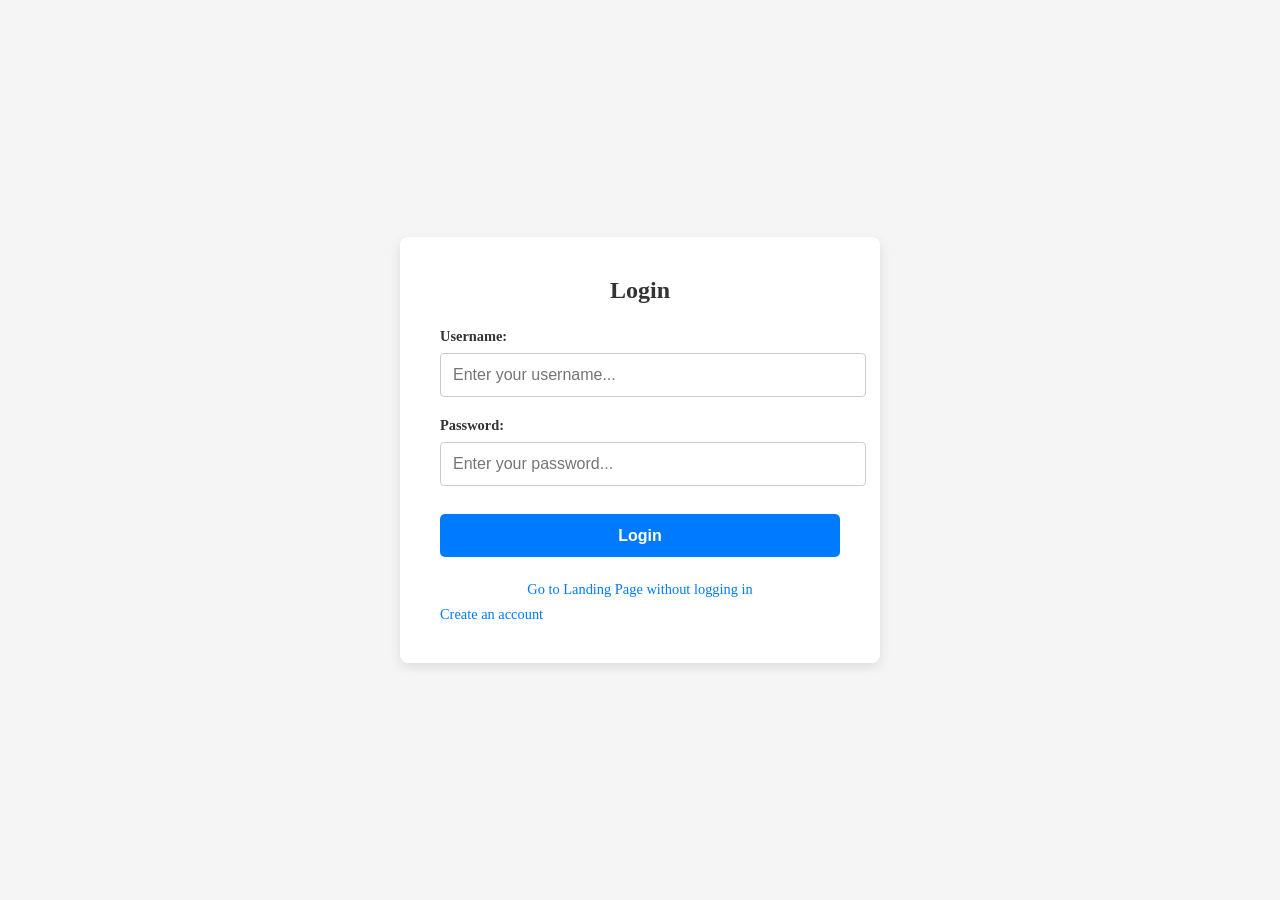
==== website/login.html @ 4ec92d51 "Update from Mobile Coding Agent" ====
<!DOCTYPE html>
<html lang="en">
<head>
    <meta charset="UTF-8">
    <title>Register</title>
    <style>
        body {
            margin: 0;
            padding: 0;
            background-color: #f5f5f5;
            color: #333;
            display: flex;
            justify-content: center;
            align-items: center;
            min-height: 100vh;
        }
        .login-container {
            width: 100%;
            max-width: 400px;
            background-color: white;
            padding: 2.5rem;
            border-radius: 8px;
            box-shadow: 0 4px 12px rgba(0, 0, 0, 0.1);
        }
        .login-container h2 {
            margin-top: 0;
            margin-bottom: 1.5rem;
            color: #333;
            text-align: center;
        }
        .form-group {
            margin-bottom: 1.25rem;
        }
        label {
            display: block;
            margin-bottom: 0.5rem;
            font-weight: bold;
            font-size: 0.9rem;
        }
        input[type="text"], input[type="password"] {
            width: 100%;
            padding: 0.75rem;
            border: 1px solid #ccc;
            border-radius: 4px;
            font-size: 1em;
            transition: border-color 0.2s;
        }
        input[type="text"]:focus, input[type="password"]:focus {
            outline: none;
            border-color: #007BFF;
        }
        button {
            width: 100%;
            background-color: #007BFF;
            color: white;
            padding: 0.8rem 1rem;
            border: none;
            border-radius: 5px;
            cursor: pointer;
            font-size: 1rem;
            font-weight: bold;
            margin-top: 0.5rem;
        }
        button:hover {
            background-color: #005F9A;
        }
        .back-link {
            display: block;
            text-align: center;
            margin-top: 1.5rem;
            color: #007BFF;
            text-decoration: none;
            font-size: 0.9rem;
        }
        .back-link:hover {
            text-decoration: underline;
        }
    </style>
</head>
<body>
<div class="login-container">
    <h2>Login</h2>
    <form action="website/index.html" method="GET">
        <div class="form-group">
            <label for="username">Username:</label>
            <input type="text" id="username" placeholder="Enter your username..." required>
        </div>

        <div class="form-group">
            <label for="password">Password:</label>
            <input type="password" id="password" placeholder="Enter your password..." required>
        </div>

        <button type="submit">
            Login
        </button>
    </form>
    <a href="index.html" class="back-link">Go to Landing Page without logging in</a>
    <a href="website/register.html" style='display: block; margin-top: 0.5rem; color: #007BFF; text-decoration: none; font-size: 0.9rem;'>Create an account</a>
</div>
</body>
</html>
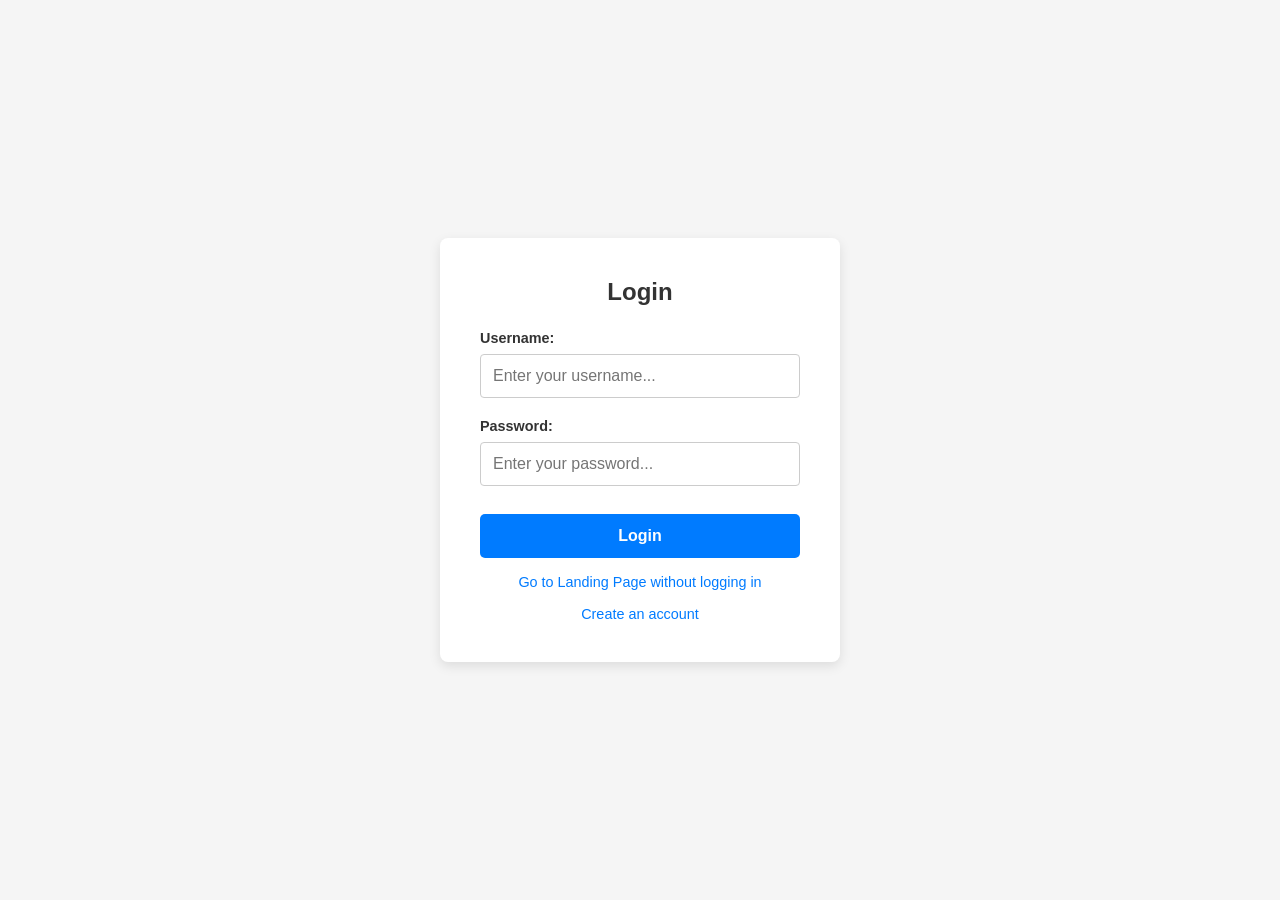
==== commit ad82a1d2: "removed inline css" ====
--- a/website/login.html
+++ b/website/login.html
@@ -2,85 +2,13 @@
 <html lang="en">
 <head>
     <meta charset="UTF-8">
-    <title>Register</title>
-    <style>
-        body {
-            margin: 0;
-            padding: 0;
-            background-color: #f5f5f5;
-            color: #333;
-            display: flex;
-            justify-content: center;
-            align-items: center;
-            min-height: 100vh;
-        }
-        .login-container {
-            width: 100%;
-            max-width: 400px;
-            background-color: white;
-            padding: 2.5rem;
-            border-radius: 8px;
-            box-shadow: 0 4px 12px rgba(0, 0, 0, 0.1);
-        }
-        .login-container h2 {
-            margin-top: 0;
-            margin-bottom: 1.5rem;
-            color: #333;
-            text-align: center;
-        }
-        .form-group {
-            margin-bottom: 1.25rem;
-        }
-        label {
-            display: block;
-            margin-bottom: 0.5rem;
-            font-weight: bold;
-            font-size: 0.9rem;
-        }
-        input[type="text"], input[type="password"] {
-            width: 100%;
-            padding: 0.75rem;
-            border: 1px solid #ccc;
-            border-radius: 4px;
-            font-size: 1em;
-            transition: border-color 0.2s;
-        }
-        input[type="text"]:focus, input[type="password"]:focus {
-            outline: none;
-            border-color: #007BFF;
-        }
-        button {
-            width: 100%;
-            background-color: #007BFF;
-            color: white;
-            padding: 0.8rem 1rem;
-            border: none;
-            border-radius: 5px;
-            cursor: pointer;
-            font-size: 1rem;
-            font-weight: bold;
-            margin-top: 0.5rem;
-        }
-        button:hover {
-            background-color: #005F9A;
-        }
-        .back-link {
-            display: block;
-            text-align: center;
-            margin-top: 1.5rem;
-            color: #007BFF;
-            text-decoration: none;
-            font-size: 0.9rem;
-        }
-        .back-link:hover {
-            text-decoration: underline;
-        }
-    </style>
+    <title>Login</title>
+    <link rel="stylesheet" href="style.css">
 </head>
-<body>
-<div class="login-container">
+<body class="auth-page">
+<div class="auth-container">
     <h2>Login</h2>
-    <form action="website/index.html" method="GET">
+    <form action="index.html" method="GET">
         <div class="form-group">
             <label for="username">Username:</label>
             <input type="text" id="username" placeholder="Enter your username..." required>
@@ -95,8 +23,8 @@
             Login
         </button>
     </form>
-    <a href="index.html" class="back-link">Go to Landing Page without logging in</a>
-    <a href="website/register.html" style='display: block; margin-top: 0.5rem; color: #007BFF; text-decoration: none; font-size: 0.9rem;'>Create an account</a>
+    <a href="index.html" class="auth-link">Go to Landing Page without logging in</a>
+    <a href="register.html" class="auth-link">Create an account</a>
 </div>
 </body>
-</html>+</html>
--- a/website/style.css
+++ b/website/style.css
@@ -0,0 +1,190 @@
+/* Universal Stylesheet */
+
+* {
+    box-sizing: border-box;
+    font-family: Arial, sans-serif;
+}
+
+body {
+    margin: 0;
+    padding: 0;
+    background-color: #f5f5f5;
+    color: #333;
+}
+
+/* Header & Hero */
+header {
+    background-color: #007BFF;
+    padding: 1rem;
+    text-align: center;
+    color: white;
+}
+
+.hero {
+    background-image: url('https://via.placeholder.com/800x400?text=E-commerce&i=red');
+    background-size: cover;
+    padding: 4rem 2rem;
+    text-align: center;
+    color: white;
+}
+
+.hero h1 {
+    color: white;
+    margin-bottom: 1rem;
+}
+
+.cta-btn {
+    display: inline-block;
+    padding: 1rem 2rem;
+    background-color: #28a745;
+    color: white;
+    border: none;
+    border-radius: 5px;
+    cursor: pointer;
+    font-size: 1.1rem;
+    text-decoration: none;
+}
+
+.cta-btn:hover {
+    background-color: #218838;
+}
+
+/* Products */
+.product-section {
+    display: flex;
+    justify-content: center;
+    flex-wrap: wrap;
+    padding: 2rem;
+    gap: 1.5rem;
+}
+
+.product-card {
+    background-color: #fff;
+    border: 1px solid #ddd;
+    border-radius: 8px;
+    box-shadow: 0 2px 4px rgba(0,0,0,0.1);
+    padding: 1rem;
+    text-align: center;
+    width: 300px;
+}
+
+.product-card img {
+    max-width: 100%;
+    height: auto;
+    border-radius: 4px;
+    margin-bottom: 1rem;
+}
+
+.product-card h3 {
+    color: #007BFF;
+    margin-bottom: 0.5rem;
+}
+
+.product-card p {
+    font-size: 0.9em;
+    color: #666;
+}
+
+/* Footer */
+footer {
+    text-align: center;
+    margin-top: 2rem;
+    padding: 1rem;
+    font-size: 0.9em;
+    color: #666;
+    background-color: #e9e9e9;
+}
+
+footer a {
+    margin: 0 1rem;
+    color: #007BFF;
+    text-decoration: none;
+}
+
+footer a:hover {
+    text-decoration: underline;
+}
+
+/* Auth / Form Layout */
+.auth-page {
+    display: flex;
+    justify-content: center;
+    align-items: center;
+    min-height: 100vh;
+}
+
+.auth-container {
+    width: 100%;
+    max-width: 400px;
+    background-color: white;
+    padding: 2.5rem;
+    border-radius: 8px;
+    box-shadow: 0 4px 12px rgba(0, 0, 0, 0.1);
+}
+
+.auth-container h2 {
+    margin-top: 0;
+    margin-bottom: 1.5rem;
+    color: #333;
+    text-align: center;
+}
+
+.form-group {
+    margin-bottom: 1.25rem;
+}
+
+.form-group label {
+    display: block;
+    margin-bottom: 0.5rem;
+    font-weight: bold;
+    font-size: 0.9rem;
+    color: #333;
+}
+
+.form-group input {
+    width: 100%;
+    padding: 0.75rem;
+    border: 1px solid #ccc;
+    border-radius: 4px;
+    font-size: 1rem;
+    transition: border-color 0.2s;
+}
+
+.form-group input:focus {
+    outline: none;
+    border-color: #007BFF;
+}
+
+button[type="submit"] {
+    width: 100%;
+    background-color: #007BFF;
+    color: white;
+    padding: 0.8rem 1rem;
+    border: none;
+    border-radius: 5px;
+    cursor: pointer;
+    font-size: 1rem;
+    font-weight: bold;
+    margin-top: 0.5rem;
+}
+
+button[type="submit"]:hover {
+    background-color: #0056b3;
+}
+
+.auth-link {
+    display: block;
+    text-align: center;
+    margin-top: 1rem;
+    color: #007BFF;
+    text-decoration: none;
+    font-size: 0.9rem;
+}
+
+.auth-link:hover {
+    text-decoration: underline;
+}
+
+.text-center {
+    text-align: center;
+}
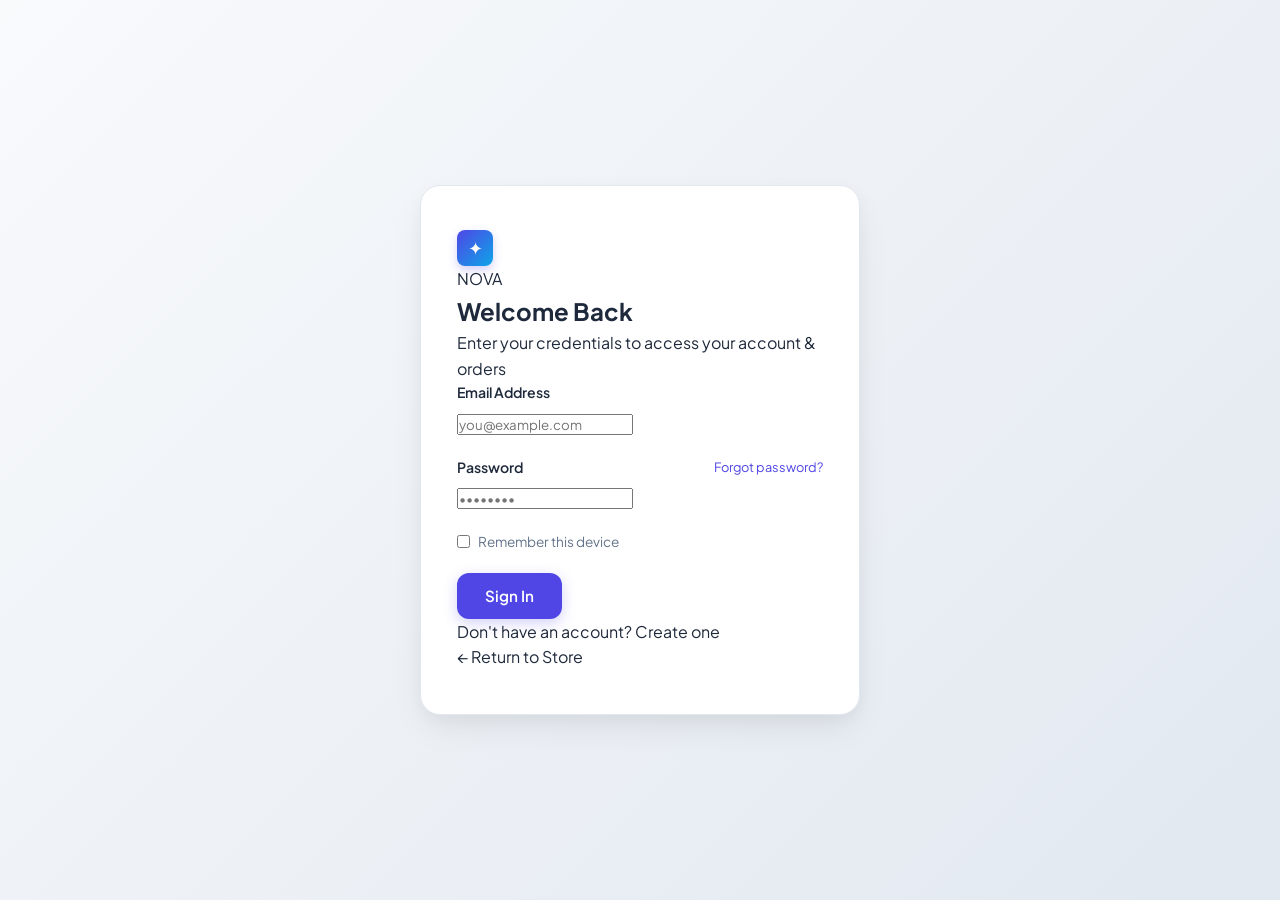
==== commit 905bcc3f: "Update from Mobile Coding Agent" ====
--- a/website/login.html
+++ b/website/login.html
@@ -2,29 +2,46 @@
 <html lang="en">
 <head>
     <meta charset="UTF-8">
-    <title>Login</title>
+    <meta name="viewport" content="width=device-width, initial-scale=1.0">
+    <title>Sign In | NOVA Store</title>
     <link rel="stylesheet" href="style.css">
 </head>
 <body class="auth-page">
-<div class="auth-container">
-    <h2>Login</h2>
-    <form action="index.html" method="GET">
-        <div class="form-group">
-            <label for="username">Username:</label>
-            <input type="text" id="username" placeholder="Enter your username..." required>
+    <div class="auth-container">
+        <div class="auth-header">
+            <a href="index.html" class="auth-logo">
+                <span class="logo-icon">✦</span> NOVA
+            </a>
+            <h2>Welcome Back</h2>
+            <p>Enter your credentials to access your account & orders</p>
         </div>
 
-        <div class="form-group">
-            <label for="password">Password:</label>
-            <input type="password" id="password" placeholder="Enter your password..." required>
+        <form class="auth-form" onsubmit="event.preventDefault(); window.location.href='index.html';">
+            <div class="form-group">
+                <label for="email">Email Address</label>
+                <input type="email" id="email" class="form-input" placeholder="you@example.com" required>
+            </div>
+
+            <div class="form-group">
+                <div style="display:flex; justify-content:space-between; align-items:center; margin-bottom: 0.4rem;">
+                    <label for="password" style="margin-bottom:0;">Password</label>
+                    <a href="#" style="font-size:0.8rem; color:var(--primary); text-decoration:none;">Forgot password?</a>
+                </div>
+                <input type="password" id="password" class="form-input" placeholder="••••••••" required>
+            </div>
+
+            <div style="display: flex; align-items: center; gap: 0.5rem; margin-bottom: 1.25rem;">
+                <input type="checkbox" id="remember" style="accent-color: var(--primary); cursor: pointer;">
+                <label for="remember" style="margin-bottom: 0; font-size: 0.85rem; color: var(--text-muted); cursor: pointer;">Remember this device</label>
+            </div>
+
+            <button type="submit" class="btn btn-primary auth-submit-btn">Sign In</button>
+        </form>
+
+        <div class="auth-footer">
+            <p>Don't have an account? <a href="register.html" class="auth-link">Create one</a></p>
+            <a href="index.html" class="back-home-link">&larr; Return to Store</a>
         </div>
-
-        <button type="submit">
-            Login
-        </button>
-    </form>
-    <a href="index.html" class="auth-link">Go to Landing Page without logging in</a>
-    <a href="register.html" class="auth-link">Create an account</a>
-</div>
+    </div>
 </body>
 </html>
--- a/website/style.css
+++ b/website/style.css
@@ -1,190 +1,1465 @@
-/* Universal Stylesheet */
+/* ===================================================
+   MODERN E-COMMERCE DESIGN SYSTEM - NOVA STORE
+   =================================================== */
+
+@import url('https://fonts.googleapis.com/css2?family=Plus+Jakarta+Sans:wght@300;400;500;600;700;800&display=swap');
+
+:root {
+  --primary: #4f46e5;
+  --primary-hover: #4338ca;
+  --primary-light: #eef2ff;
+  --primary-glow: rgba(79, 70, 229, 0.25);
+  --secondary: #0ea5e9;
+  --accent: #f59e0b;
+  --success: #10b981;
+  --danger: #ef4444;
+  
+  --dark: #0f172a;
+  --dark-light: #1e293b;
+  --text-main: #1e293b;
+  --text-muted: #64748b;
+  --text-light: #94a3b8;
+  
+  --bg-page: #f8fafc;
+  --bg-card: #ffffff;
+  --bg-card-alt: #f1f5f9;
+  --border: #e2e8f0;
+  --border-focus: #818cf8;
+  
+  --radius-sm: 8px;
+  --radius-md: 12px;
+  --radius-lg: 20px;
+  --radius-full: 9999px;
+  
+  --shadow-sm: 0 1px 3px rgba(0,0,0,0.06), 0 1px 2px rgba(0,0,0,0.04);
+  --shadow-md: 0 4px 6px -1px rgba(0,0,0,0.08), 0 2px 4px -2px rgba(0,0,0,0.05);
+  --shadow-lg: 0 10px 25px -3px rgba(0,0,0,0.08), 0 4px 6px -4px rgba(0,0,0,0.04);
+  --shadow-xl: 0 20px 30px -10px rgba(79, 70, 229, 0.15);
+
+  --transition: all 0.25s cubic-bezier(0.4, 0, 0.2, 1);
+}
 
 * {
-    box-sizing: border-box;
-    font-family: Arial, sans-serif;
+  box-sizing: border-box;
+  margin: 0;
+  padding: 0;
+  font-family: 'Plus Jakarta Sans', -apple-system, BlinkMacSystemFont, sans-serif;
+}
+
+html {
+  scroll-behavior: smooth;
 }
 
 body {
-    margin: 0;
-    padding: 0;
-    background-color: #f5f5f5;
-    color: #333;
-}
-
-/* Header & Hero */
-header {
-    background-color: #007BFF;
-    padding: 1rem;
-    text-align: center;
-    color: white;
-}
-
+  background-color: var(--bg-page);
+  color: var(--text-main);
+  line-height: 1.6;
+  min-height: 100vh;
+  display: flex;
+  flex-direction: column;
+  overflow-x: hidden;
+}
+
+a {
+  text-decoration: none;
+  color: inherit;
+  transition: var(--transition);
+}
+
+img {
+  max-width: 100%;
+  height: auto;
+  display: block;
+}
+
+/* Top Announcement Bar */
+.announcement-bar {
+  background: linear-gradient(90deg, #4f46e5, #0ea5e9);
+  color: #fff;
+  font-size: 0.825rem;
+  font-weight: 500;
+  text-align: center;
+  padding: 0.5rem 1rem;
+  letter-spacing: 0.3px;
+}
+
+/* Navigation Bar */
+.navbar {
+  background: rgba(255, 255, 255, 0.95);
+  backdrop-filter: blur(12px);
+  position: sticky;
+  top: 0;
+  z-index: 100;
+  border-bottom: 1px solid var(--border);
+  box-shadow: var(--shadow-sm);
+}
+
+.nav-container {
+  max-width: 1280px;
+  margin: 0 auto;
+  padding: 0.85rem 1.5rem;
+  display: flex;
+  align-items: center;
+  justify-content: space-between;
+  gap: 1.5rem;
+}
+
+.logo {
+  font-size: 1.45rem;
+  font-weight: 800;
+  color: var(--dark);
+  display: flex;
+  align-items: center;
+  gap: 0.5rem;
+  text-decoration: none;
+}
+
+.logo-icon {
+  background: linear-gradient(135deg, var(--primary), var(--secondary));
+  color: white;
+  width: 36px;
+  height: 36px;
+  display: flex;
+  align-items: center;
+  justify-content: center;
+  border-radius: var(--radius-sm);
+  font-size: 1.1rem;
+  box-shadow: 0 4px 10px var(--primary-glow);
+}
+
+.nav-links {
+  display: flex;
+  gap: 1.75rem;
+  list-style: none;
+  align-items: center;
+}
+
+.nav-link {
+  color: var(--text-muted);
+  font-weight: 600;
+  font-size: 0.95rem;
+  position: relative;
+  padding: 0.25rem 0;
+}
+
+.nav-link:hover,
+.nav-link.active {
+  color: var(--primary);
+}
+
+.nav-link.active::after {
+  content: '';
+  position: absolute;
+  bottom: -4px;
+  left: 0;
+  right: 0;
+  height: 2px;
+  background: var(--primary);
+  border-radius: 2px;
+}
+
+.nav-actions {
+  display: flex;
+  align-items: center;
+  gap: 0.85rem;
+}
+
+.nav-btn {
+  background: transparent;
+  border: none;
+  color: var(--text-main);
+  cursor: pointer;
+  padding: 0.5rem 0.85rem;
+  border-radius: var(--radius-sm);
+  font-weight: 600;
+  font-size: 0.9rem;
+  display: flex;
+  align-items: center;
+  gap: 0.4rem;
+  transition: var(--transition);
+}
+
+.nav-btn:hover {
+  background: var(--bg-card-alt);
+  color: var(--primary);
+}
+
+.cart-badge-btn {
+  position: relative;
+  background: var(--primary-light);
+  color: var(--primary);
+  border-radius: var(--radius-full);
+  padding: 0.5rem 1rem;
+  font-weight: 600;
+}
+
+.cart-badge-btn:hover {
+  background: var(--primary);
+  color: #fff;
+}
+
+.cart-badge {
+  background: var(--danger);
+  color: white;
+  font-size: 0.72rem;
+  font-weight: 700;
+  padding: 0.15rem 0.45rem;
+  border-radius: var(--radius-full);
+  margin-left: 0.35rem;
+}
+
+/* Hero Section */
 .hero {
-    background-image: url('https://via.placeholder.com/800x400?text=E-commerce&i=red');
-    background-size: cover;
-    padding: 4rem 2rem;
-    text-align: center;
-    color: white;
+  background: linear-gradient(135deg, #0f172a 0%, #1e1b4b 60%, #312e81 100%);
+  color: white;
+  padding: 5rem 1.5rem 5.5rem;
+  position: relative;
+  overflow: hidden;
+}
+
+.hero::before {
+  content: '';
+  position: absolute;
+  top: -20%;
+  right: -10%;
+  width: 500px;
+  height: 500px;
+  background: radial-gradient(circle, rgba(99, 102, 241, 0.25) 0%, transparent 70%);
+  border-radius: 50%;
+  filter: blur(60px);
+}
+
+.hero-container {
+  max-width: 1280px;
+  margin: 0 auto;
+  display: grid;
+  grid-template-columns: 1.1fr 0.9fr;
+  align-items: center;
+  gap: 3rem;
+  position: relative;
+  z-index: 2;
+}
+
+.hero-badge {
+  display: inline-flex;
+  align-items: center;
+  gap: 0.5rem;
+  background: rgba(255, 255, 255, 0.1);
+  border: 1px solid rgba(255, 255, 255, 0.2);
+  padding: 0.4rem 0.9rem;
+  border-radius: var(--radius-full);
+  font-size: 0.85rem;
+  font-weight: 600;
+  color: #c7d2fe;
+  margin-bottom: 1.25rem;
 }
 
 .hero h1 {
-    color: white;
-    margin-bottom: 1rem;
-}
-
-.cta-btn {
-    display: inline-block;
-    padding: 1rem 2rem;
-    background-color: #28a745;
-    color: white;
-    border: none;
-    border-radius: 5px;
-    cursor: pointer;
-    font-size: 1.1rem;
-    text-decoration: none;
-}
-
-.cta-btn:hover {
-    background-color: #218838;
-}
-
-/* Products */
+  font-size: 3.25rem;
+  line-height: 1.15;
+  font-weight: 800;
+  letter-spacing: -0.02em;
+  margin-bottom: 1.25rem;
+}
+
+.hero h1 span {
+  background: linear-gradient(120deg, #a5b4fc, #38bdf8);
+  -webkit-background-clip: text;
+  -webkit-text-fill-color: transparent;
+}
+
+.hero p {
+  font-size: 1.15rem;
+  color: #cbd5e1;
+  margin-bottom: 2rem;
+  max-width: 540px;
+}
+
+.hero-actions {
+  display: flex;
+  flex-wrap: wrap;
+  gap: 1rem;
+}
+
+.btn {
+  display: inline-flex;
+  align-items: center;
+  justify-content: center;
+  gap: 0.5rem;
+  font-weight: 600;
+  font-size: 0.95rem;
+  padding: 0.85rem 1.75rem;
+  border-radius: var(--radius-md);
+  cursor: pointer;
+  border: none;
+  transition: var(--transition);
+}
+
+.btn-primary {
+  background: var(--primary);
+  color: #fff;
+  box-shadow: 0 4px 14px var(--primary-glow);
+}
+
+.btn-primary:hover {
+  background: var(--primary-hover);
+  transform: translateY(-2px);
+  box-shadow: 0 6px 20px var(--primary-glow);
+}
+
+.btn-outline-white {
+  background: rgba(255, 255, 255, 0.08);
+  color: #fff;
+  border: 1px solid rgba(255, 255, 255, 0.3);
+  backdrop-filter: blur(4px);
+}
+
+.btn-outline-white:hover {
+  background: rgba(255, 255, 255, 0.18);
+  border-color: #fff;
+  transform: translateY(-2px);
+}
+
+.hero-image-wrapper {
+  position: relative;
+  display: flex;
+  justify-content: center;
+}
+
+.hero-image {
+  border-radius: var(--radius-lg);
+  width: 100%;
+  max-height: 420px;
+  object-fit: cover;
+  box-shadow: 0 25px 50px -12px rgba(0, 0, 0, 0.5);
+  border: 1px solid rgba(255, 255, 255, 0.15);
+}
+
+.hero-floating-card {
+  position: absolute;
+  bottom: -15px;
+  left: -15px;
+  background: rgba(255, 255, 255, 0.95);
+  backdrop-filter: blur(10px);
+  color: var(--dark);
+  padding: 1rem 1.25rem;
+  border-radius: var(--radius-md);
+  box-shadow: var(--shadow-xl);
+  display: flex;
+  align-items: center;
+  gap: 0.85rem;
+}
+
+.floating-icon {
+  background: #ecfdf5;
+  color: var(--success);
+  font-size: 1.5rem;
+  width: 44px;
+  height: 44px;
+  border-radius: var(--radius-full);
+  display: flex;
+  align-items: center;
+  justify-content: center;
+}
+
+/* Trust Features Bar */
+.features-bar {
+  background: #ffffff;
+  border-bottom: 1px solid var(--border);
+  padding: 2rem 1.5rem;
+}
+
+.features-grid {
+  max-width: 1280px;
+  margin: 0 auto;
+  display: grid;
+  grid-template-columns: repeat(auto-fit, minmax(240px, 1fr));
+  gap: 1.5rem;
+}
+
+.feature-item {
+  display: flex;
+  align-items: center;
+  gap: 1rem;
+  padding: 0.75rem;
+}
+
+.feature-icon {
+  font-size: 1.8rem;
+  color: var(--primary);
+  background: var(--primary-light);
+  width: 52px;
+  height: 52px;
+  border-radius: var(--radius-md);
+  display: flex;
+  align-items: center;
+  justify-content: center;
+  flex-shrink: 0;
+}
+
+.feature-info h4 {
+  font-size: 0.95rem;
+  font-weight: 700;
+  color: var(--dark);
+  margin-bottom: 0.15rem;
+}
+
+.feature-info p {
+  font-size: 0.825rem;
+  color: var(--text-muted);
+}
+
+/* Section Titles */
+.section-header {
+  text-align: center;
+  max-width: 650px;
+  margin: 0 auto 3rem;
+}
+
+.section-badge {
+  display: inline-block;
+  background: var(--primary-light);
+  color: var(--primary);
+  font-size: 0.8rem;
+  font-weight: 700;
+  letter-spacing: 1px;
+  text-transform: uppercase;
+  padding: 0.35rem 0.8rem;
+  border-radius: var(--radius-full);
+  margin-bottom: 0.75rem;
+}
+
+.section-title {
+  font-size: 2.25rem;
+  font-weight: 800;
+  letter-spacing: -0.02em;
+  color: var(--dark);
+  margin-bottom: 0.5rem;
+}
+
+.section-desc {
+  font-size: 1.05rem;
+  color: var(--text-muted);
+}
+
+/* Categories Grid */
+.categories-section {
+  max-width: 1280px;
+  margin: 4.5rem auto 1.5rem;
+  padding: 0 1.5rem;
+}
+
+.category-grid {
+  display: grid;
+  grid-template-columns: repeat(auto-fit, minmax(220px, 1fr));
+  gap: 1.5rem;
+}
+
+.category-card {
+  background: white;
+  border-radius: var(--radius-md);
+  padding: 1.5rem;
+  text-align: center;
+  border: 1px solid var(--border);
+  box-shadow: var(--shadow-sm);
+  transition: var(--transition);
+  cursor: pointer;
+  display: block;
+}
+
+.category-card:hover {
+  transform: translateY(-4px);
+  box-shadow: var(--shadow-lg);
+  border-color: var(--primary);
+}
+
+.category-card-icon {
+  font-size: 2.2rem;
+  margin-bottom: 0.75rem;
+}
+
+.category-card h3 {
+  font-size: 1.1rem;
+  font-weight: 700;
+  color: var(--dark);
+  margin-bottom: 0.25rem;
+}
+
+.category-card span {
+  font-size: 0.85rem;
+  color: var(--text-muted);
+}
+
+/* Products Grid & Section */
 .product-section {
-    display: flex;
-    justify-content: center;
-    flex-wrap: wrap;
-    padding: 2rem;
-    gap: 1.5rem;
+  max-width: 1280px;
+  margin: 4rem auto;
+  padding: 0 1.5rem;
+  width: 100%;
+}
+
+.products-grid {
+  display: grid;
+  grid-template-columns: repeat(auto-fill, minmax(275px, 1fr));
+  gap: 2rem;
 }
 
 .product-card {
-    background-color: #fff;
-    border: 1px solid #ddd;
-    border-radius: 8px;
-    box-shadow: 0 2px 4px rgba(0,0,0,0.1);
-    padding: 1rem;
-    text-align: center;
-    width: 300px;
+  background-color: var(--bg-card);
+  border: 1px solid var(--border);
+  border-radius: var(--radius-lg);
+  overflow: hidden;
+  box-shadow: var(--shadow-sm);
+  display: flex;
+  flex-direction: column;
+  position: relative;
+  transition: var(--transition);
+}
+
+.product-card:hover {
+  transform: translateY(-5px);
+  box-shadow: var(--shadow-lg);
+  border-color: #cbd5e1;
+}
+
+.product-img-wrapper {
+  position: relative;
+  overflow: hidden;
+  height: 230px;
+  background: #f1f5f9;
 }
 
 .product-card img {
-    max-width: 100%;
-    height: auto;
-    border-radius: 4px;
-    margin-bottom: 1rem;
-}
-
-.product-card h3 {
-    color: #007BFF;
-    margin-bottom: 0.5rem;
-}
-
-.product-card p {
-    font-size: 0.9em;
-    color: #666;
+  width: 100%;
+  height: 100%;
+  object-fit: cover;
+  transition: transform 0.4s ease;
+}
+
+.product-card:hover img {
+  transform: scale(1.05);
+}
+
+.product-tag {
+  position: absolute;
+  top: 12px;
+  left: 12px;
+  background: var(--dark);
+  color: white;
+  font-size: 0.75rem;
+  font-weight: 700;
+  padding: 0.3rem 0.65rem;
+  border-radius: var(--radius-full);
+  text-transform: uppercase;
+  letter-spacing: 0.5px;
+  z-index: 2;
+}
+
+.product-tag.sale {
+  background: var(--danger);
+}
+
+.product-tag.popular {
+  background: var(--accent);
+}
+
+.product-wishlist-btn {
+  position: absolute;
+  top: 12px;
+  right: 12px;
+  background: rgba(255, 255, 255, 0.9);
+  border: none;
+  width: 34px;
+  height: 34px;
+  border-radius: 50%;
+  cursor: pointer;
+  display: flex;
+  align-items: center;
+  justify-content: center;
+  font-size: 1rem;
+  color: var(--text-muted);
+  transition: var(--transition);
+  z-index: 2;
+}
+
+.product-wishlist-btn:hover {
+  color: var(--danger);
+  background: #fff;
+  transform: scale(1.1);
+}
+
+.product-content {
+  padding: 1.35rem;
+  display: flex;
+  flex-direction: column;
+  flex-grow: 1;
+}
+
+.product-category {
+  font-size: 0.78rem;
+  font-weight: 600;
+  color: var(--primary);
+  text-transform: uppercase;
+  letter-spacing: 0.5px;
+  margin-bottom: 0.4rem;
+}
+
+.product-title {
+  font-size: 1.125rem;
+  font-weight: 700;
+  color: var(--dark);
+  margin-bottom: 0.4rem;
+  line-height: 1.3;
+}
+
+.product-rating {
+  display: flex;
+  align-items: center;
+  gap: 0.35rem;
+  margin-bottom: 0.75rem;
+  font-size: 0.85rem;
+}
+
+.stars {
+  color: #f59e0b;
+}
+
+.rating-count {
+  color: var(--text-light);
+  font-size: 0.8rem;
+}
+
+.product-desc {
+  font-size: 0.875rem;
+  color: var(--text-muted);
+  margin-bottom: 1.25rem;
+  line-height: 1.5;
+  flex-grow: 1;
+}
+
+.product-footer {
+  display: flex;
+  align-items: center;
+  justify-content: space-between;
+  border-top: 1px solid var(--border);
+  padding-top: 1rem;
+  margin-top: auto;
+}
+
+.product-pricing {
+  display: flex;
+  flex-direction: column;
+}
+
+.current-price {
+  font-size: 1.3rem;
+  font-weight: 800;
+  color: var(--dark);
+}
+
+.old-price {
+  font-size: 0.85rem;
+  color: var(--text-light);
+  text-decoration: line-through;
+}
+
+.btn-add-cart {
+  background: var(--primary);
+  color: white;
+  border: none;
+  padding: 0.65rem 1.15rem;
+  border-radius: var(--radius-sm);
+  font-weight: 600;
+  font-size: 0.88rem;
+  cursor: pointer;
+  transition: var(--transition);
+  display: flex;
+  align-items: center;
+  gap: 0.4rem;
+}
+
+.btn-add-cart:hover {
+  background: var(--primary-hover);
+  box-shadow: 0 4px 12px var(--primary-glow);
+  transform: translateY(-1px);
+}
+
+/* Filter and Catalog Toolbar */
+.catalog-toolbar {
+  background: white;
+  border: 1px solid var(--border);
+  border-radius: var(--radius-md);
+  padding: 1rem 1.25rem;
+  margin-bottom: 2rem;
+  display: flex;
+  flex-wrap: wrap;
+  align-items: center;
+  justify-content: space-between;
+  gap: 1rem;
+  box-shadow: var(--shadow-sm);
+}
+
+.filter-tabs {
+  display: flex;
+  flex-wrap: wrap;
+  gap: 0.5rem;
+}
+
+.filter-tab {
+  background: var(--bg-card-alt);
+  border: 1px solid transparent;
+  color: var(--text-muted);
+  padding: 0.45rem 1rem;
+  border-radius: var(--radius-full);
+  font-size: 0.875rem;
+  font-weight: 600;
+  cursor: pointer;
+  transition: var(--transition);
+}
+
+.filter-tab:hover,
+.filter-tab.active {
+  background: var(--primary);
+  color: white;
+}
+
+.toolbar-controls {
+  display: flex;
+  align-items: center;
+  gap: 0.75rem;
+  flex-grow: 1;
+  max-width: 480px;
+  justify-content: flex-end;
+}
+
+.search-input-box {
+  position: relative;
+  flex-grow: 1;
+}
+
+.search-input-box input {
+  width: 100%;
+  padding: 0.55rem 1rem 0.55rem 2.25rem;
+  border: 1px solid var(--border);
+  border-radius: var(--radius-sm);
+  font-size: 0.9rem;
+  outline: none;
+  transition: var(--transition);
+}
+
+.search-input-box input:focus {
+  border-color: var(--primary);
+  box-shadow: 0 0 0 3px var(--primary-light);
+}
+
+.search-icon {
+  position: absolute;
+  left: 0.75rem;
+  top: 50%;
+  transform: translateY(-50%);
+  color: var(--text-light);
+  font-size: 0.95rem;
+}
+
+.sort-select {
+  padding: 0.55rem 1rem;
+  border: 1px solid var(--border);
+  border-radius: var(--radius-sm);
+  font-size: 0.9rem;
+  color: var(--text-main);
+  background: white;
+  outline: none;
+  cursor: pointer;
+}
+
+/* Promo Banner */
+.promo-banner {
+  max-width: 1280px;
+  margin: 3rem auto;
+  padding: 0 1.5rem;
+}
+
+.promo-card {
+  background: linear-gradient(135deg, #1e1b4b, #312e81);
+  border-radius: var(--radius-lg);
+  padding: 3.5rem 3rem;
+  color: white;
+  display: flex;
+  align-items: center;
+  justify-content: space-between;
+  gap: 2rem;
+  box-shadow: var(--shadow-lg);
+}
+
+.promo-content h2 {
+  font-size: 2.2rem;
+  font-weight: 800;
+  margin-bottom: 0.75rem;
+}
+
+.promo-content p {
+  color: #cbd5e1;
+  font-size: 1.1rem;
+  max-width: 500px;
+  margin-bottom: 1.5rem;
+}
+
+/* Cart Slideover Drawer */
+.cart-overlay {
+  position: fixed;
+  inset: 0;
+  background: rgba(15, 23, 42, 0.6);
+  backdrop-filter: blur(4px);
+  z-index: 999;
+  opacity: 0;
+  visibility: hidden;
+  transition: var(--transition);
+}
+
+.cart-overlay.open {
+  opacity: 1;
+  visibility: visible;
+}
+
+.cart-drawer {
+  position: fixed;
+  top: 0;
+  right: -420px;
+  width: 100%;
+  max-width: 420px;
+  height: 100%;
+  background: white;
+  z-index: 1000;
+  box-shadow: -5px 0 25px rgba(0,0,0,0.15);
+  transition: right 0.35s cubic-bezier(0.4, 0, 0.2, 1);
+  display: flex;
+  flex-direction: column;
+}
+
+.cart-drawer.open {
+  right: 0;
+}
+
+.cart-header {
+  padding: 1.25rem 1.5rem;
+  border-bottom: 1px solid var(--border);
+  display: flex;
+  align-items: center;
+  justify-content: space-between;
+}
+
+.cart-header h3 {
+  font-size: 1.2rem;
+  font-weight: 700;
+  color: var(--dark);
+}
+
+.cart-close-btn {
+  background: transparent;
+  border: none;
+  font-size: 1.4rem;
+  color: var(--text-muted);
+  cursor: pointer;
+  width: 36px;
+  height: 36px;
+  border-radius: 50%;
+  display: flex;
+  align-items: center;
+  justify-content: center;
+  transition: var(--transition);
+}
+
+.cart-close-btn:hover {
+  background: var(--bg-card-alt);
+  color: var(--dark);
+}
+
+.cart-items-list {
+  padding: 1.25rem 1.5rem;
+  overflow-y: auto;
+  flex-grow: 1;
+  display: flex;
+  flex-direction: column;
+  gap: 1rem;
+}
+
+.cart-item {
+  display: flex;
+  gap: 1rem;
+  padding-bottom: 1rem;
+  border-bottom: 1px solid var(--border);
+  align-items: center;
+}
+
+.cart-item-img {
+  width: 65px;
+  height: 65px;
+  border-radius: var(--radius-sm);
+  object-fit: cover;
+  background: #f1f5f9;
+  flex-shrink: 0;
+}
+
+.cart-item-details {
+  flex-grow: 1;
+}
+
+.cart-item-title {
+  font-weight: 600;
+  font-size: 0.92rem;
+  color: var(--dark);
+  margin-bottom: 0.2rem;
+}
+
+.cart-item-price {
+  font-weight: 700;
+  font-size: 0.95rem;
+  color: var(--primary);
+  margin-bottom: 0.4rem;
+}
+
+.cart-qty-ctrl {
+  display: flex;
+  align-items: center;
+  gap: 0.5rem;
+}
+
+.qty-btn {
+  background: var(--bg-card-alt);
+  border: 1px solid var(--border);
+  width: 24px;
+  height: 24px;
+  border-radius: 4px;
+  cursor: pointer;
+  display: flex;
+  align-items: center;
+  justify-content: center;
+  font-weight: bold;
+  font-size: 0.85rem;
+}
+
+.qty-btn:hover {
+  background: #e2e8f0;
+}
+
+.cart-item-remove {
+  color: var(--text-light);
+  background: none;
+  border: none;
+  cursor: pointer;
+  font-size: 1.1rem;
+  padding: 0.25rem;
+  transition: var(--transition);
+}
+
+.cart-item-remove:hover {
+  color: var(--danger);
+}
+
+.empty-cart-view {
+  text-align: center;
+  padding: 3rem 1.5rem;
+  color: var(--text-muted);
+}
+
+.empty-cart-icon {
+  font-size: 3.5rem;
+  margin-bottom: 1rem;
+  color: var(--text-light);
+}
+
+.cart-footer {
+  padding: 1.5rem;
+  border-top: 1px solid var(--border);
+  background: #fafafa;
+}
+
+.cart-summary-line {
+  display: flex;
+  justify-content: space-between;
+  font-size: 0.95rem;
+  color: var(--text-muted);
+  margin-bottom: 0.5rem;
+}
+
+.cart-total-line {
+  display: flex;
+  justify-content: space-between;
+  font-size: 1.2rem;
+  font-weight: 800;
+  color: var(--dark);
+  margin-top: 0.75rem;
+  padding-top: 0.75rem;
+  border-top: 1px dashed var(--border);
+}
+
+.btn-checkout {
+  width: 100%;
+  margin-top: 1rem;
+  background: var(--primary);
+  color: white;
+  font-size: 1rem;
+  padding: 0.9rem;
+  border-radius: var(--radius-md);
+  border: none;
+  font-weight: 700;
+  cursor: pointer;
+  transition: var(--transition);
+}
+
+.btn-checkout:hover {
+  background: var(--primary-hover);
+  box-shadow: 0 6px 15px var(--primary-glow);
+}
+
+/* Toast Notification */
+.toast {
+  position: fixed;
+  bottom: 24px;
+  right: 24px;
+  background: var(--dark);
+  color: white;
+  padding: 0.85rem 1.25rem;
+  border-radius: var(--radius-md);
+  box-shadow: var(--shadow-lg);
+  display: flex;
+  align-items: center;
+  gap: 0.75rem;
+  z-index: 2000;
+  transform: translateY(100px);
+  opacity: 0;
+  transition: all 0.3s cubic-bezier(0.16, 1, 0.3, 1);
+  font-size: 0.9rem;
+  font-weight: 500;
+}
+
+.toast.show {
+  transform: translateY(0);
+  opacity: 1;
+}
+
+/* Auth Pages */
+.auth-page {
+  background: linear-gradient(135deg, #f8fafc 0%, #e2e8f0 100%);
+  min-height: 100vh;
+  display: flex;
+  flex-direction: column;
+  justify-content: center;
+  align-items: center;
+  padding: 2rem 1.5rem;
+}
+
+.auth-container {
+  width: 100%;
+  max-width: 440px;
+  background: #ffffff;
+  padding: 2.75rem 2.25rem;
+  border-radius: var(--radius-lg);
+  box-shadow: 0 15px 35px -5px rgba(0, 0, 0, 0.08), 0 5px 15px rgba(0,0,0,0.03);
+  border: 1px solid var(--border);
+}
+
+.auth-brand {
+  text-align: center;
+  margin-bottom: 2rem;
+}
+
+.auth-brand .logo {
+  justify-content: center;
+  margin-bottom: 0.75rem;
+}
+
+.auth-brand h2 {
+  font-size: 1.6rem;
+  font-weight: 800;
+  color: var(--dark);
+}
+
+.auth-brand p {
+  font-size: 0.9rem;
+  color: var(--text-muted);
+  margin-top: 0.25rem;
+}
+
+.form-group {
+  margin-bottom: 1.25rem;
+}
+
+.form-group label {
+  display: block;
+  margin-bottom: 0.45rem;
+  font-weight: 600;
+  font-size: 0.88rem;
+  color: var(--dark-light);
+}
+
+.input-wrapper {
+  position: relative;
+}
+
+.input-wrapper input {
+  width: 100%;
+  padding: 0.75rem 1rem;
+  border: 1.5px solid var(--border);
+  border-radius: var(--radius-sm);
+  font-size: 0.95rem;
+  transition: var(--transition);
+  background: #fdfdfd;
+  color: var(--dark);
+}
+
+.input-wrapper input:focus {
+  outline: none;
+  border-color: var(--primary);
+  box-shadow: 0 0 0 3px var(--primary-light);
+  background: #ffffff;
+}
+
+.form-options {
+  display: flex;
+  justify-content: space-between;
+  align-items: center;
+  font-size: 0.85rem;
+  margin-bottom: 1.5rem;
+}
+
+.form-checkbox {
+  display: flex;
+  align-items: center;
+  gap: 0.4rem;
+  color: var(--text-muted);
+  cursor: pointer;
+}
+
+.forgot-link {
+  color: var(--primary);
+  font-weight: 600;
+}
+
+.btn-auth-submit {
+  width: 100%;
+  background: var(--primary);
+  color: white;
+  padding: 0.85rem;
+  border: none;
+  border-radius: var(--radius-sm);
+  font-size: 1rem;
+  font-weight: 700;
+  cursor: pointer;
+  transition: var(--transition);
+  box-shadow: 0 4px 12px var(--primary-glow);
+}
+
+.btn-auth-submit:hover {
+  background: var(--primary-hover);
+  box-shadow: 0 6px 18px var(--primary-glow);
+}
+
+.auth-divider {
+  text-align: center;
+  position: relative;
+  margin: 1.75rem 0;
+}
+
+.auth-divider::before {
+  content: '';
+  position: absolute;
+  left: 0;
+  right: 0;
+  top: 50%;
+  height: 1px;
+  background: var(--border);
+}
+
+.auth-divider span {
+  background: white;
+  position: relative;
+  padding: 0 0.85rem;
+  font-size: 0.8rem;
+  color: var(--text-light);
+  text-transform: uppercase;
+  letter-spacing: 0.5px;
+}
+
+.social-login-grid {
+  display: grid;
+  grid-template-columns: 1fr 1fr;
+  gap: 0.85rem;
+}
+
+.btn-social {
+  display: flex;
+  align-items: center;
+  justify-content: center;
+  gap: 0.5rem;
+  padding: 0.65rem;
+  background: white;
+  border: 1px solid var(--border);
+  border-radius: var(--radius-sm);
+  font-size: 0.88rem;
+  font-weight: 600;
+  color: var(--dark);
+  cursor: pointer;
+  transition: var(--transition);
+}
+
+.btn-social:hover {
+  background: var(--bg-card-alt);
+  border-color: #cbd5e1;
+}
+
+.auth-footer-link {
+  text-align: center;
+  margin-top: 1.75rem;
+  font-size: 0.9rem;
+  color: var(--text-muted);
+}
+
+.auth-footer-link a {
+  color: var(--primary);
+  font-weight: 700;
+}
+
+.auth-footer-link a:hover {
+  text-decoration: underline;
 }
 
 /* Footer */
 footer {
+  background: var(--dark);
+  color: #94a3b8;
+  margin-top: auto;
+  padding-top: 4.5rem;
+  border-top: 1px solid #1e293b;
+}
+
+.footer-container {
+  max-width: 1280px;
+  margin: 0 auto;
+  padding: 0 1.5rem 3.5rem;
+  display: grid;
+  grid-template-columns: 2fr 1fr 1fr 1.5fr;
+  gap: 3rem;
+}
+
+.footer-brand .logo {
+  color: white;
+  margin-bottom: 1rem;
+}
+
+.footer-brand p {
+  font-size: 0.9rem;
+  line-height: 1.6;
+  margin-bottom: 1.5rem;
+  max-width: 320px;
+}
+
+.social-links {
+  display: flex;
+  gap: 0.75rem;
+}
+
+.social-icon {
+  background: rgba(255, 255, 255, 0.08);
+  color: white;
+  width: 36px;
+  height: 36px;
+  border-radius: 50%;
+  display: flex;
+  align-items: center;
+  justify-content: center;
+  font-size: 0.95rem;
+  transition: var(--transition);
+}
+
+.social-icon:hover {
+  background: var(--primary);
+  transform: translateY(-2px);
+}
+
+.footer-col h4 {
+  color: white;
+  font-size: 1rem;
+  font-weight: 700;
+  margin-bottom: 1.25rem;
+}
+
+.footer-links {
+  list-style: none;
+  display: flex;
+  flex-direction: column;
+  gap: 0.7rem;
+}
+
+.footer-links a {
+  color: #94a3b8;
+  font-size: 0.9rem;
+}
+
+.footer-links a:hover {
+  color: white;
+  padding-left: 4px;
+}
+
+.newsletter-form {
+  display: flex;
+  gap: 0.5rem;
+  margin-top: 1rem;
+}
+
+.newsletter-form input {
+  flex-grow: 1;
+  background: rgba(255, 255, 255, 0.08);
+  border: 1px solid rgba(255, 255, 255, 0.15);
+  padding: 0.65rem 0.9rem;
+  border-radius: var(--radius-sm);
+  color: white;
+  font-size: 0.88rem;
+  outline: none;
+}
+
+.newsletter-form input:focus {
+  border-color: var(--primary);
+}
+
+.newsletter-form button {
+  background: var(--primary);
+  color: white;
+  border: none;
+  padding: 0.65rem 1rem;
+  border-radius: var(--radius-sm);
+  font-weight: 600;
+  cursor: pointer;
+  transition: var(--transition);
+}
+
+.newsletter-form button:hover {
+  background: var(--primary-hover);
+}
+
+.footer-bottom {
+  border-top: 1px solid rgba(255, 255, 255, 0.08);
+  padding: 1.5rem 1.5rem;
+  text-align: center;
+  font-size: 0.85rem;
+}
+
+.footer-bottom-inner {
+  max-width: 1280px;
+  margin: 0 auto;
+  display: flex;
+  justify-content: space-between;
+  align-items: center;
+  flex-wrap: wrap;
+  gap: 1rem;
+}
+
+/* Checkout Modal */
+.checkout-modal-overlay {
+  position: fixed;
+  inset: 0;
+  background: rgba(15, 23, 42, 0.7);
+  backdrop-filter: blur(5px);
+  z-index: 2001;
+  display: flex;
+  align-items: center;
+  justify-content: center;
+  padding: 1rem;
+  opacity: 0;
+  visibility: hidden;
+  transition: var(--transition);
+}
+
+.checkout-modal-overlay.open {
+  opacity: 1;
+  visibility: visible;
+}
+
+.checkout-modal {
+  background: white;
+  width: 100%;
+  max-width: 480px;
+  border-radius: var(--radius-lg);
+  padding: 2rem;
+  box-shadow: var(--shadow-xl);
+  text-align: center;
+  transform: scale(0.95);
+  transition: transform 0.25s ease;
+}
+
+.checkout-modal-overlay.open .checkout-modal {
+  transform: scale(1);
+}
+
+.checkout-icon {
+  width: 64px;
+  height: 64px;
+  background: #ecfdf5;
+  color: var(--success);
+  border-radius: 50%;
+  display: flex;
+  align-items: center;
+  justify-content: center;
+  font-size: 2rem;
+  margin: 0 auto 1.25rem;
+}
+
+/* Responsive */
+@media (max-width: 992px) {
+  .hero-container {
+    grid-template-columns: 1fr;
     text-align: center;
-    margin-top: 2rem;
-    padding: 1rem;
-    font-size: 0.9em;
-    color: #666;
-    background-color: #e9e9e9;
-}
-
-footer a {
-    margin: 0 1rem;
-    color: #007BFF;
-    text-decoration: none;
-}
-
-footer a:hover {
-    text-decoration: underline;
-}
-
-/* Auth / Form Layout */
-.auth-page {
-    display: flex;
+  }
+  .hero h1 {
+    font-size: 2.5rem;
+  }
+  .hero p {
+    margin: 0 auto 2rem;
+  }
+  .hero-actions {
     justify-content: center;
-    align-items: center;
-    min-height: 100vh;
-}
-
-.auth-container {
+  }
+  .hero-floating-card {
+    bottom: 10px;
+    left: 50%;
+    transform: translateX(-50%);
+    width: 90%;
+    justify-content: center;
+  }
+  .footer-container {
+    grid-template-columns: 1fr 1fr;
+  }
+  .promo-card {
+    flex-direction: column;
+    text-align: center;
+  }
+}
+
+@media (max-width: 768px) {
+  .nav-container {
+    flex-wrap: wrap;
+    padding: 0.75rem 1rem;
+  }
+  .nav-links {
+    order: 3;
     width: 100%;
-    max-width: 400px;
-    background-color: white;
-    padding: 2.5rem;
-    border-radius: 8px;
-    box-shadow: 0 4px 12px rgba(0, 0, 0, 0.1);
-}
-
-.auth-container h2 {
-    margin-top: 0;
-    margin-bottom: 1.5rem;
-    color: #333;
+    justify-content: center;
+    gap: 1.25rem;
+    padding-top: 0.5rem;
+    border-top: 1px solid var(--border);
+  }
+  .catalog-toolbar {
+    flex-direction: column;
+    align-items: stretch;
+  }
+  .toolbar-controls {
+    max-width: 100%;
+  }
+  .footer-container {
+    grid-template-columns: 1fr;
+  }
+  .footer-bottom-inner {
+    flex-direction: column;
     text-align: center;
-}
-
-.form-group {
-    margin-bottom: 1.25rem;
-}
-
-.form-group label {
-    display: block;
-    margin-bottom: 0.5rem;
-    font-weight: bold;
-    font-size: 0.9rem;
-    color: #333;
-}
-
-.form-group input {
-    width: 100%;
-    padding: 0.75rem;
-    border: 1px solid #ccc;
-    border-radius: 4px;
-    font-size: 1rem;
-    transition: border-color 0.2s;
-}
-
-.form-group input:focus {
-    outline: none;
-    border-color: #007BFF;
-}
-
-button[type="submit"] {
-    width: 100%;
-    background-color: #007BFF;
-    color: white;
-    padding: 0.8rem 1rem;
-    border: none;
-    border-radius: 5px;
-    cursor: pointer;
-    font-size: 1rem;
-    font-weight: bold;
-    margin-top: 0.5rem;
-}
-
-button[type="submit"]:hover {
-    background-color: #0056b3;
-}
-
-.auth-link {
-    display: block;
-    text-align: center;
-    margin-top: 1rem;
-    color: #007BFF;
-    text-decoration: none;
-    font-size: 0.9rem;
-}
-
-.auth-link:hover {
-    text-decoration: underline;
-}
-
-.text-center {
-    text-align: center;
-}
+  }
+}
